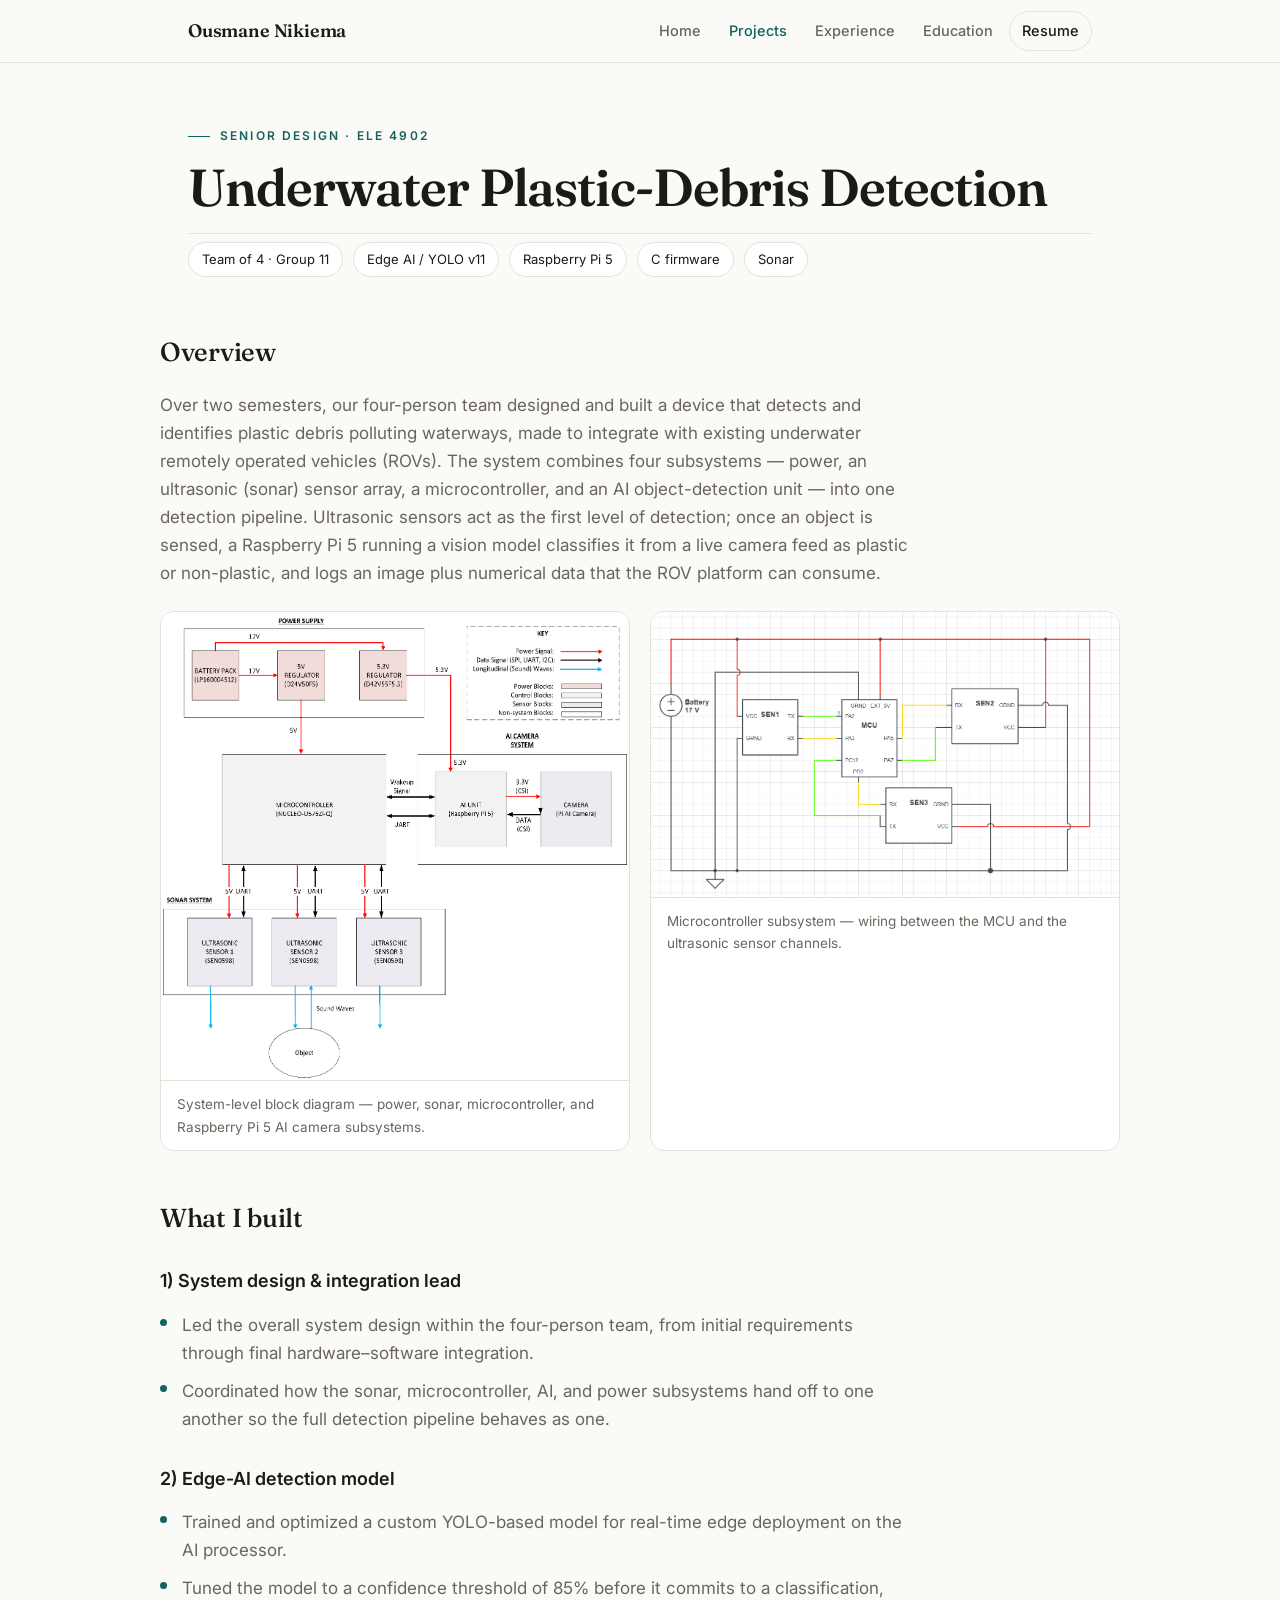
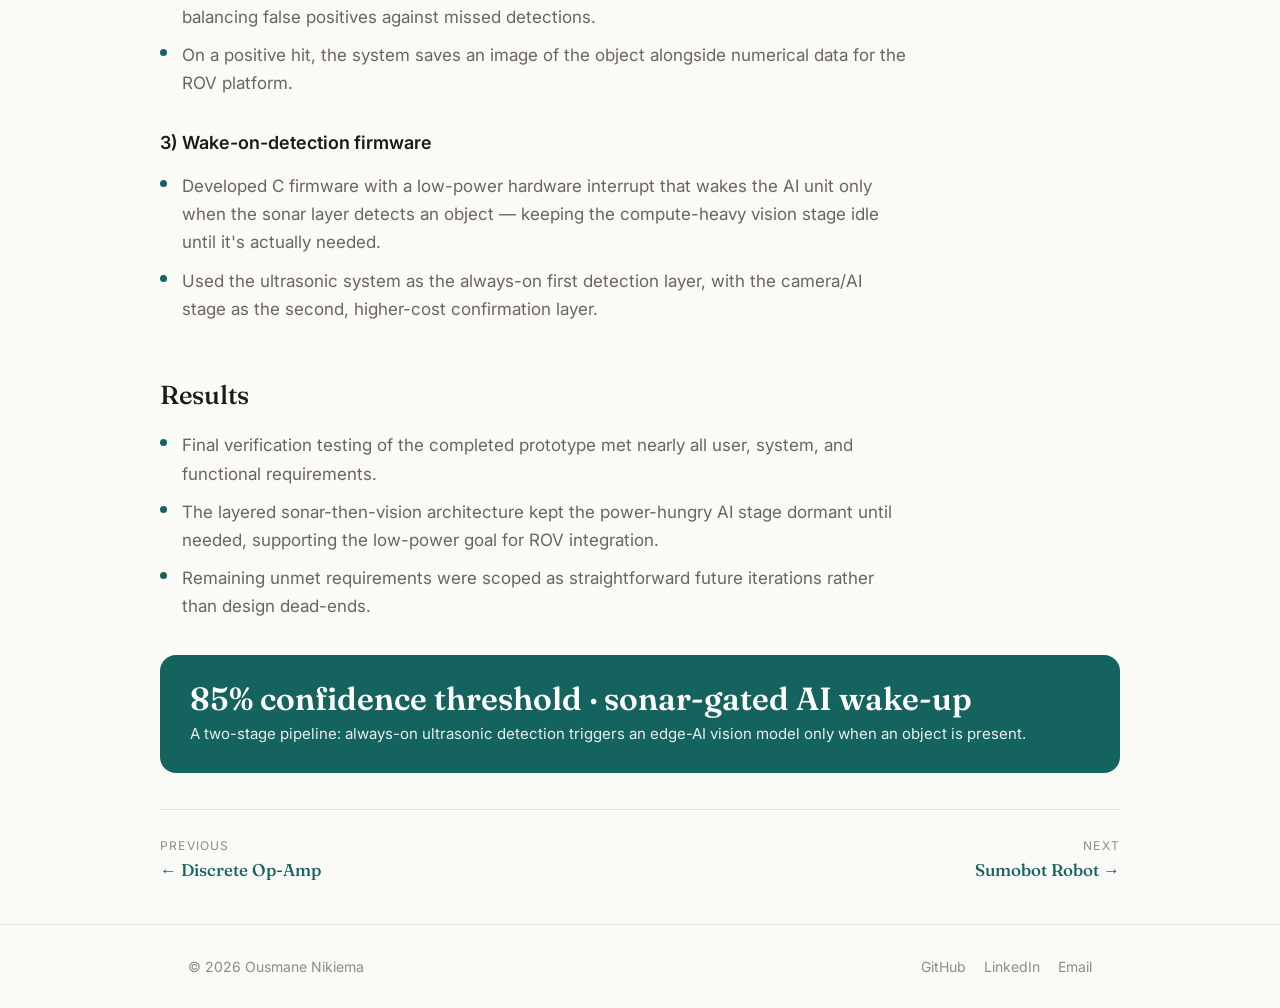
==== debris-detection.html @ 077c1083 "Add files via upload" ====
<!DOCTYPE html>
<html lang="en">
<head>
<meta charset="UTF-8" />
<meta name="viewport" content="width=device-width, initial-scale=1.0" />
<title>Underwater Plastic-Debris Detection | Ousmane Nikiema</title>
<meta name="description" content="Senior design project: a sonar-triggered, YOLO-powered underwater plastic-debris detection system for ROVs." />
<link rel="preconnect" href="https://fonts.googleapis.com" />
<link rel="preconnect" href="https://fonts.gstatic.com" crossorigin />
<link href="https://fonts.googleapis.com/css2?family=Fraunces:opsz,wght@9..144,400;9..144,500;9..144,600&family=Inter:wght@400;500;600&display=swap" rel="stylesheet" />
<link rel="stylesheet" href="styles.css" />
</head>
<body>

  <nav class="nav">
    <div class="wrap">
      <a class="brand" href="index.html">Ousmane Nikiema</a>
      <div class="links">
        <a href="index.html">Home</a>
        <a href="projects.html" class="active">Projects</a>
        <a href="work.html">Experience</a>
        <a href="education.html">Education</a>
        <a href="resume.pdf" class="cta" target="_blank" rel="noopener">Resume</a>
      </div>
    </div>
  </nav>

  <div class="page-head">
    <div class="wrap">
      <span class="eyebrow">Senior Design · ELE 4902</span>
      <h1>Underwater Plastic-Debris Detection</h1>
      <div class="rule"></div>
      <div class="meta-row">
        <span class="chip">Team of 4 · Group 11</span>
        <span class="chip">Edge AI / YOLO v11</span>
        <span class="chip">Raspberry Pi 5</span>
        <span class="chip">C firmware</span>
        <span class="chip">Sonar</span>
      </div>
    </div>
  </div>

  <div class="wrap detail">

    <h2>Overview</h2>
    <p>Over two semesters, our four-person team designed and built a device that detects and identifies plastic debris polluting waterways, made to integrate with existing underwater remotely operated vehicles (ROVs). The system combines four subsystems — power, an ultrasonic (sonar) sensor array, a microcontroller, and an AI object-detection unit — into one detection pipeline. Ultrasonic sensors act as the first level of detection; once an object is sensed, a Raspberry Pi 5 running a vision model classifies it from a live camera feed as plastic or non-plastic, and logs an image plus numerical data that the ROV platform can consume.</p>

    <figure class="figs">
      <div class="fig">
        <img src="images/debris-system.png" alt="System-level block diagram showing power, sonar, MCU, and AI camera subsystems" />
        <figcaption>System-level block diagram — power, sonar, microcontroller, and Raspberry Pi 5 AI camera subsystems.</figcaption>
      </div>
      <div class="fig">
        <img src="images/debris-wiring.png" alt="Microcontroller and sensor wiring schematic" />
        <figcaption>Microcontroller subsystem — wiring between the MCU and the ultrasonic sensor channels.</figcaption>
      </div>
    </figure>

    <h2>What I built</h2>

    <h3>1) System design &amp; integration lead</h3>
    <ul>
      <li>Led the overall system design within the four-person team, from initial requirements through final hardware–software integration.</li>
      <li>Coordinated how the sonar, microcontroller, AI, and power subsystems hand off to one another so the full detection pipeline behaves as one.</li>
    </ul>

    <h3>2) Edge-AI detection model</h3>
    <ul>
      <li>Trained and optimized a custom YOLO-based model for real-time edge deployment on the AI processor.</li>
      <li>Tuned the model to a confidence threshold of 85% before it commits to a classification, balancing false positives against missed detections.</li>
      <li>On a positive hit, the system saves an image of the object alongside numerical data for the ROV platform.</li>
    </ul>

    <h3>3) Wake-on-detection firmware</h3>
    <ul>
      <li>Developed C firmware with a low-power hardware interrupt that wakes the AI unit only when the sonar layer detects an object — keeping the compute-heavy vision stage idle until it's actually needed.</li>
      <li>Used the ultrasonic system as the always-on first detection layer, with the camera/AI stage as the second, higher-cost confirmation layer.</li>
    </ul>

    <h2>Results</h2>
    <ul>
      <li>Final verification testing of the completed prototype met nearly all user, system, and functional requirements.</li>
      <li>The layered sonar-then-vision architecture kept the power-hungry AI stage dormant until needed, supporting the low-power goal for ROV integration.</li>
      <li>Remaining unmet requirements were scoped as straightforward future iterations rather than design dead-ends.</li>
    </ul>

    <div class="highlight">
      <div class="n">85% confidence threshold · sonar-gated AI wake-up</div>
      <div class="l">A two-stage pipeline: always-on ultrasonic detection triggers an edge-AI vision model only when an object is present.</div>
    </div>

    <div class="prevnext">
      <a href="op-amp.html"><div class="k">Previous</div><b>← Discrete Op-Amp</b></a>
      <a href="sumobot.html" style="text-align:right;"><div class="k">Next</div><b>Sumobot Robot →</b></a>
    </div>

  </div>

  <footer>
    <div class="wrap">
      <span>© <span id="year"></span> Ousmane Nikiema</span>
      <span class="fl">
        <a href="https://github.com/yourusername" target="_blank" rel="noopener">GitHub</a>
        <a href="https://linkedin.com/in/ousmane-nikiema-398353217" target="_blank" rel="noopener">LinkedIn</a>
        <a href="mailto:nikiemao38@gmail.com">Email</a>
      </span>
    </div>
  </footer>
  <script>document.getElementById("year").textContent=new Date().getFullYear();</script>
</body>
</html>
---- styles.css ----
/* =========================================================
   Ousmane Nikiema — portfolio styles (shared across pages)
   ========================================================= */
:root{
  --bg:#FAFAF7; --ink:#1C1A17; --muted:#6B655C; --faint:#918B81;
  --hairline:#E4E1D9; --surface:#FFFFFF;
  --accent:#14635E; --accent-dk:#0C4A46; --accent-wash:#E7F0EE;
  --display:"Fraunces",Georgia,"Times New Roman",serif;
  --body:"Inter",-apple-system,BlinkMacSystemFont,"Segoe UI",sans-serif;
  --maxw:960px;
}
*{box-sizing:border-box;}
html{scroll-behavior:smooth;}
body{
  margin:0;background:var(--bg);color:var(--ink);font-family:var(--body);
  font-size:17px;line-height:1.65;-webkit-font-smoothing:antialiased;text-rendering:optimizeLegibility;
}
a{color:inherit;}
img{max-width:100%;display:block;}
.wrap{max-width:var(--maxw);margin:0 auto;padding:0 28px;}

/* ---------- nav ---------- */
.nav{
  position:sticky;top:0;z-index:50;background:rgba(250,250,247,.86);
  backdrop-filter:saturate(180%) blur(10px);border-bottom:1px solid var(--hairline);
}
.nav .wrap{display:flex;align-items:center;justify-content:space-between;gap:18px;height:62px;}
.nav .brand{font-family:var(--display);font-weight:600;font-size:18px;letter-spacing:-.01em;text-decoration:none;white-space:nowrap;}
.nav .links{display:flex;flex-wrap:wrap;gap:4px;align-items:center;}
.nav .links a{
  text-decoration:none;font-size:14.5px;font-weight:500;color:var(--muted);
  padding:7px 12px;border-radius:999px;transition:background .15s,color .15s;
}
.nav .links a:hover{color:var(--ink);background:rgba(20,99,94,.08);}
.nav .links a.active{color:var(--accent);}
.nav .links a.cta{border:1px solid var(--hairline);color:var(--ink);}
.nav .links a.cta:hover{background:var(--ink);color:var(--bg);}

/* ---------- shared section bits ---------- */
.eyebrow{
  font-size:12px;letter-spacing:.18em;text-transform:uppercase;color:var(--accent);
  font-weight:600;display:inline-flex;align-items:center;gap:10px;
}
.eyebrow::before{content:"";width:22px;height:1.5px;background:var(--accent);display:inline-block;}
h2.section-title{font-family:var(--display);font-weight:500;font-size:clamp(26px,4vw,34px);line-height:1.15;margin:14px 0 0;letter-spacing:-.01em;}
section{padding:60px 0;border-top:1px solid var(--hairline);}
.lead{color:var(--muted);max-width:62ch;font-size:18px;}

/* ---------- buttons ---------- */
.actions{display:flex;flex-wrap:wrap;gap:12px;}
.btn{
  text-decoration:none;font-weight:500;font-size:15px;padding:11px 20px;border-radius:999px;
  border:1px solid var(--ink);transition:background .18s,color .18s,border-color .18s;
  display:inline-flex;align-items:center;gap:8px;
}
.btn.primary{background:var(--ink);color:var(--bg);}
.btn.primary:hover{background:var(--accent);border-color:var(--accent);}
.btn.ghost:hover{background:var(--ink);color:var(--bg);}
.btn:focus-visible{outline:3px solid var(--accent-wash);outline-offset:2px;}

/* ---------- hero (home) ---------- */
header.hero{padding:clamp(54px,9vh,90px) 0 64px;}
.hero-top{display:flex;align-items:center;gap:26px;flex-wrap:wrap;}
.avatar{
  width:96px;height:96px;border-radius:50%;flex:none;overflow:hidden;
  background:var(--accent);color:#fff;display:flex;align-items:center;justify-content:center;
  font-family:var(--display);font-weight:600;font-size:36px;letter-spacing:.02em;
  box-shadow:0 8px 26px -12px rgba(20,99,94,.6);
}
.avatar img{width:100%;height:100%;object-fit:cover;}
.hero h1{font-family:var(--display);font-weight:600;font-size:clamp(38px,7vw,64px);line-height:1.02;letter-spacing:-.02em;margin:0;position:relative;display:inline-block;}
.hero h1 .stroke{position:absolute;left:0;right:0;bottom:-.1em;height:.14em;background:var(--accent);opacity:.85;transform-origin:left center;transform:scaleX(0);border-radius:2px;animation:draw .9s cubic-bezier(.7,0,.2,1) .35s forwards;}
@keyframes draw{to{transform:scaleX(1);}}
.hero .subtitle{color:var(--accent);font-weight:500;margin:14px 0 0;font-size:clamp(16px,2.2vw,19px);}
.hero .headline{font-size:clamp(20px,2.8vw,27px);font-family:var(--display);font-weight:400;line-height:1.35;max-width:24ch;margin:30px 0 0;letter-spacing:-.01em;}
.hero .headline em{font-style:normal;color:var(--accent);}
.hero .actions{margin-top:34px;}

/* stat chips */
.stats{display:flex;flex-wrap:wrap;gap:12px;margin-top:30px;}
.stat{
  border:1px solid var(--hairline);background:var(--surface);border-radius:12px;
  padding:14px 18px;min-width:120px;
}
.stat .n{font-family:var(--display);font-weight:600;font-size:22px;color:var(--accent);line-height:1;}
.stat .l{font-size:12.5px;color:var(--muted);margin-top:6px;letter-spacing:.02em;}

/* ---------- about / skills ---------- */
.about-grid{display:grid;grid-template-columns:1fr;gap:18px;margin-top:26px;}
.about-grid p{margin:0;max-width:66ch;font-size:18px;}
.skill-groups{display:grid;grid-template-columns:repeat(auto-fit,minmax(220px,1fr));gap:28px 24px;margin-top:30px;}
.skill-groups h4{font-size:12px;letter-spacing:.14em;text-transform:uppercase;color:var(--accent);margin:0 0 12px;font-weight:600;}
.skill-groups ul{list-style:none;margin:0;padding:0;}
.skill-groups li{padding:3px 0;color:var(--ink);font-size:15px;}

/* chips (coursework / skill tags) */
.chips{display:flex;flex-wrap:wrap;gap:8px;margin-top:20px;}
.chip{font-size:13px;color:var(--ink);background:var(--surface);border:1px solid var(--hairline);border-radius:999px;padding:6px 13px;}

/* ---------- explore cards (home) ---------- */
.explore{display:grid;grid-template-columns:repeat(3,1fr);gap:18px;margin-top:30px;}
.xcard{
  display:flex;flex-direction:column;gap:8px;text-decoration:none;color:inherit;
  background:var(--surface);border:1px solid var(--hairline);border-radius:14px;padding:24px;
  transition:transform .2s,box-shadow .2s,border-color .2s;
}
.xcard:hover{transform:translateY(-3px);box-shadow:0 14px 34px -18px rgba(28,26,23,.28);border-color:var(--ink);}
.xcard .k{font-size:12px;letter-spacing:.12em;text-transform:uppercase;color:var(--faint);font-weight:600;}
.xcard h3{font-family:var(--display);font-weight:500;font-size:21px;margin:2px 0 0;}
.xcard p{color:var(--muted);font-size:15px;margin:4px 0 0;}
.xcard .go{margin-top:auto;color:var(--accent);font-weight:600;font-size:14px;padding-top:10px;}

/* downloads */
.downloads{display:grid;grid-template-columns:repeat(2,1fr);gap:16px;margin-top:30px;}
.dl{display:flex;flex-direction:column;gap:4px;text-decoration:none;color:inherit;border:1px solid var(--hairline);background:var(--surface);border-radius:14px;padding:22px 24px;transition:border-color .2s,transform .2s;}
.dl:hover{border-color:var(--ink);transform:translateY(-2px);}
.dl b{font-family:var(--display);font-weight:500;font-size:18px;}
.dl span{color:var(--muted);font-size:14px;}

/* ---------- inner page header ---------- */
.page-head{padding:54px 0 0;}
.page-head h1{font-family:var(--display);font-weight:600;font-size:clamp(34px,6vw,52px);letter-spacing:-.02em;margin:14px 0 18px;line-height:1.05;}
.page-head .rule{height:1px;background:var(--hairline);margin-bottom:8px;}

/* ---------- project gallery ---------- */
.gallery{display:grid;grid-template-columns:repeat(2,1fr);gap:22px;padding:40px 0 64px;}
.gcard{display:flex;flex-direction:column;text-decoration:none;color:inherit;background:var(--surface);border:1px solid var(--hairline);border-radius:16px;overflow:hidden;transition:transform .2s,box-shadow .2s,border-color .2s;}
.gcard:hover{transform:translateY(-4px);box-shadow:0 18px 40px -20px rgba(28,26,23,.32);border-color:var(--ink);}
.gcard .thumb{aspect-ratio:16/10;background:var(--accent-wash);overflow:hidden;border-bottom:1px solid var(--hairline);}
.gcard .thumb img{width:100%;height:100%;object-fit:cover;}
.gcard .body{padding:22px 24px 26px;}
.gcard .k{font-size:11.5px;letter-spacing:.12em;text-transform:uppercase;color:var(--accent);font-weight:600;}
.gcard h3{font-family:var(--display);font-weight:500;font-size:22px;margin:8px 0 6px;line-height:1.18;}
.gcard p{color:var(--muted);font-size:15px;margin:0;}

/* ---------- project detail ---------- */
.detail{padding:8px 0 40px;}
.detail h2{font-family:var(--display);font-weight:500;font-size:26px;margin:46px 0 10px;letter-spacing:-.01em;}
.detail h3{font-size:18px;font-weight:600;margin:26px 0 6px;color:var(--ink);}
.detail p{color:var(--muted);max-width:68ch;}
.detail ul{margin:10px 0;padding-left:0;list-style:none;max-width:68ch;}
.detail ul li{position:relative;padding:5px 0 5px 22px;color:var(--muted);}
.detail ul li::before{content:"";position:absolute;left:0;top:13px;width:7px;height:7px;border-radius:50%;background:var(--accent);}
.meta-row{display:flex;flex-wrap:wrap;gap:10px;margin:6px 0 0;}
.figs{display:grid;grid-template-columns:repeat(auto-fit,minmax(280px,1fr));gap:20px;margin:24px 0;}
.fig{border:1px solid var(--hairline);border-radius:14px;overflow:hidden;background:var(--surface);}
.fig img{width:100%;background:#fff;}
.fig figcaption{font-size:13.5px;color:var(--muted);padding:12px 16px;border-top:1px solid var(--hairline);}
.highlight{background:var(--accent);color:#fff;border-radius:16px;padding:26px 30px;margin:30px 0 8px;}
.highlight .n{font-family:var(--display);font-weight:600;font-size:clamp(24px,4vw,32px);line-height:1.1;}
.highlight .l{opacity:.9;margin-top:6px;font-size:15px;}
.prevnext{display:flex;justify-content:space-between;gap:16px;flex-wrap:wrap;border-top:1px solid var(--hairline);padding:26px 0 0;margin-top:36px;}
.prevnext a{text-decoration:none;color:inherit;font-size:14px;}
.prevnext .k{color:var(--faint);font-size:12px;letter-spacing:.1em;text-transform:uppercase;}
.prevnext b{font-family:var(--display);font-weight:500;color:var(--accent);font-size:17px;}

/* ---------- work / experience ---------- */
.work-block{padding-top:8px;}
.role{padding:28px 0;border-top:1px solid var(--hairline);}
.role:first-of-type{border-top:none;}
.role .head{display:flex;justify-content:space-between;gap:14px;flex-wrap:wrap;align-items:baseline;}
.role h3{font-family:var(--display);font-weight:500;font-size:21px;margin:0;letter-spacing:-.01em;}
.role .when{color:var(--faint);font-size:13.5px;white-space:nowrap;font-variant-numeric:tabular-nums;}
.role .org{color:var(--accent);font-weight:500;margin:3px 0 0;font-size:15px;}
.role ul{list-style:none;margin:12px 0 0;padding:0;max-width:70ch;}
.role ul li{position:relative;padding:5px 0 5px 22px;color:var(--muted);}
.role ul li::before{content:"";position:absolute;left:0;top:13px;width:7px;height:7px;border-radius:50%;background:var(--accent);}
.subhead{font-size:12px;letter-spacing:.16em;text-transform:uppercase;color:var(--faint);font-weight:600;margin:48px 0 4px;}

/* ---------- education ---------- */
.edu .role .note{color:var(--muted);margin:8px 0 0;}
.awards{list-style:none;margin:18px 0 0;padding:0;max-width:72ch;}
.awards li{position:relative;padding:8px 0 8px 22px;border-bottom:1px solid var(--hairline);color:var(--ink);font-size:15.5px;}
.awards li:last-child{border-bottom:none;}
.awards li::before{content:"—";position:absolute;left:0;color:var(--accent);}
.awards b{font-weight:600;}

/* ---------- contact / footer ---------- */
.contact h2{margin-bottom:10px;}
.contact p{color:var(--muted);max-width:52ch;margin:0 0 26px;}
footer{border-top:1px solid var(--hairline);padding:30px 0;color:var(--faint);font-size:14px;}
footer .wrap{display:flex;justify-content:space-between;flex-wrap:wrap;gap:12px;align-items:center;}
footer a{color:var(--faint);text-decoration:none;}
footer a:hover{color:var(--accent);}
footer .fl{display:flex;gap:18px;}

/* ---------- responsive ---------- */
@media(max-width:760px){
  .explore{grid-template-columns:1fr;}
  .downloads{grid-template-columns:1fr;}
  .gallery{grid-template-columns:1fr;}
  section{padding:48px 0;}
  .nav .brand{font-size:16px;}
  .nav .links a{padding:6px 9px;font-size:13.5px;}
}
@media(prefers-reduced-motion:reduce){
  html{scroll-behavior:auto;}
  .hero h1 .stroke{animation:none;transform:scaleX(1);}
  .xcard,.gcard,.dl{transition:none;}
}
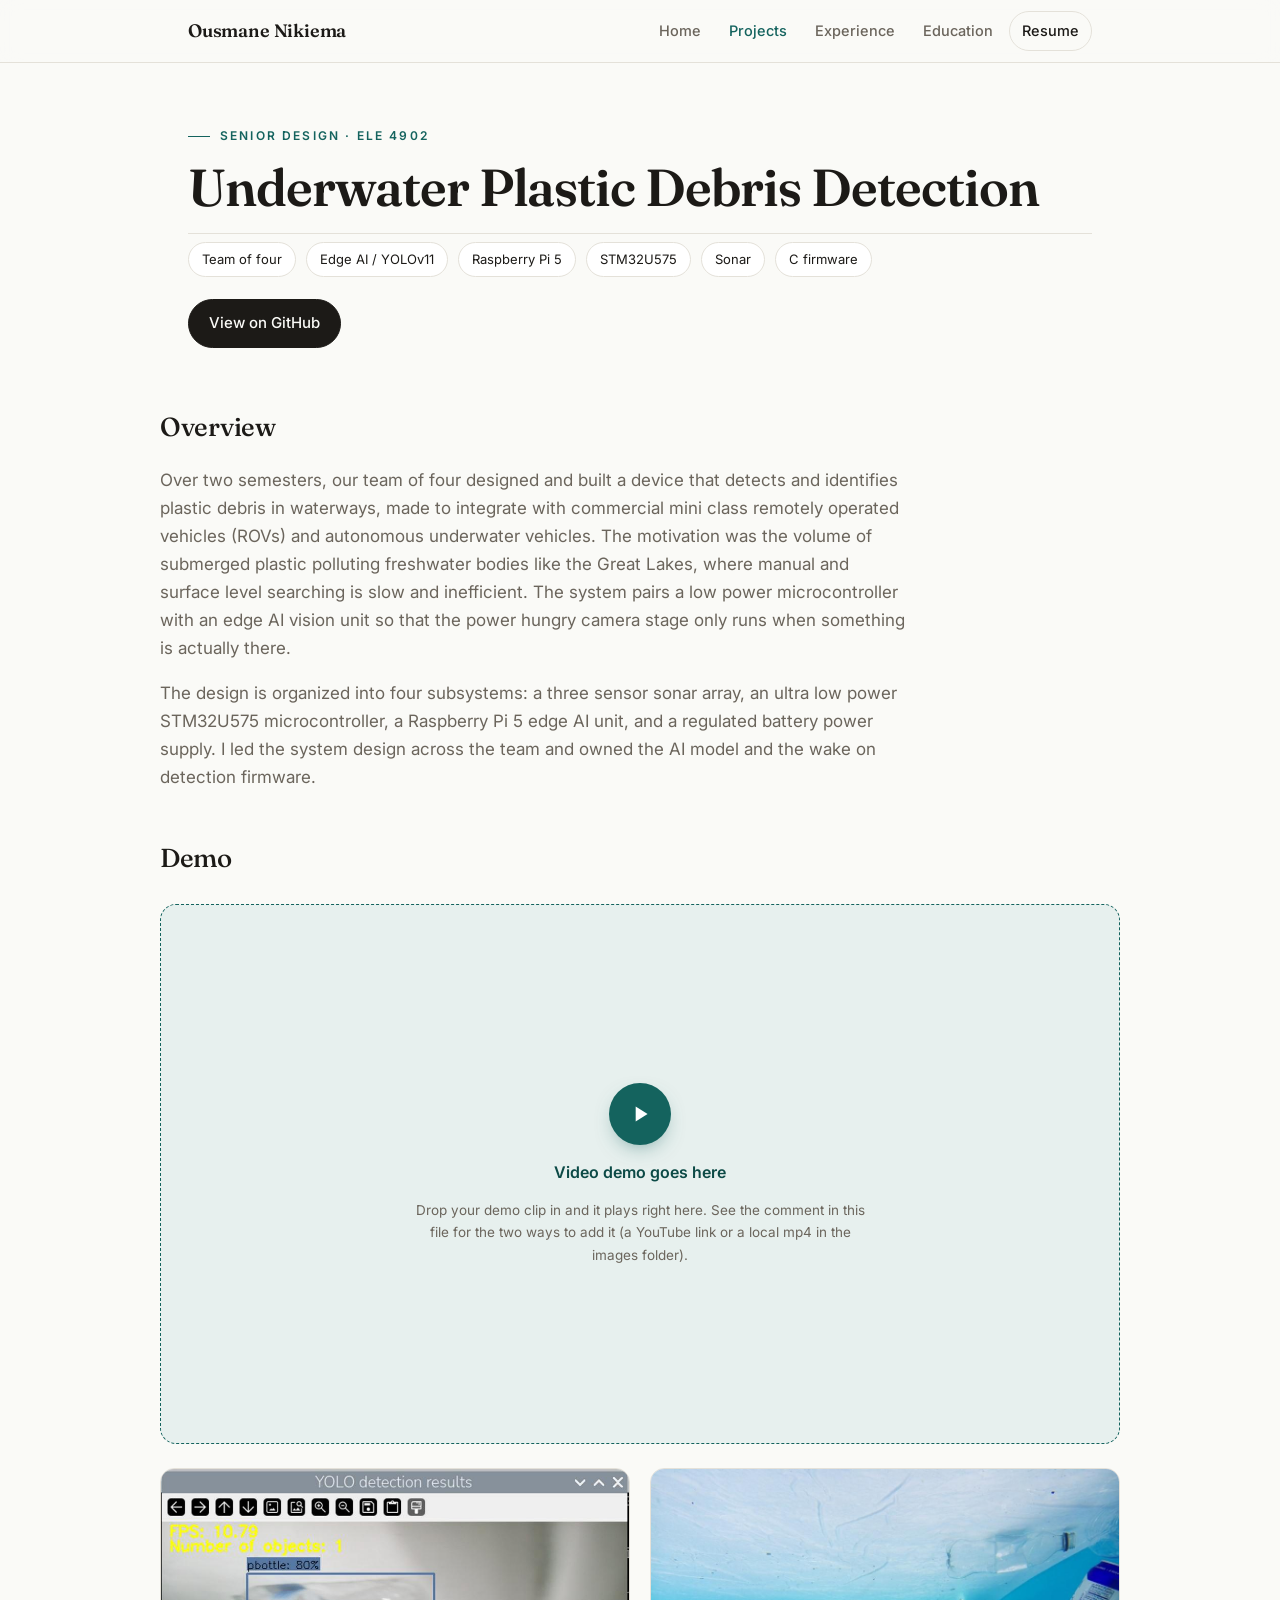
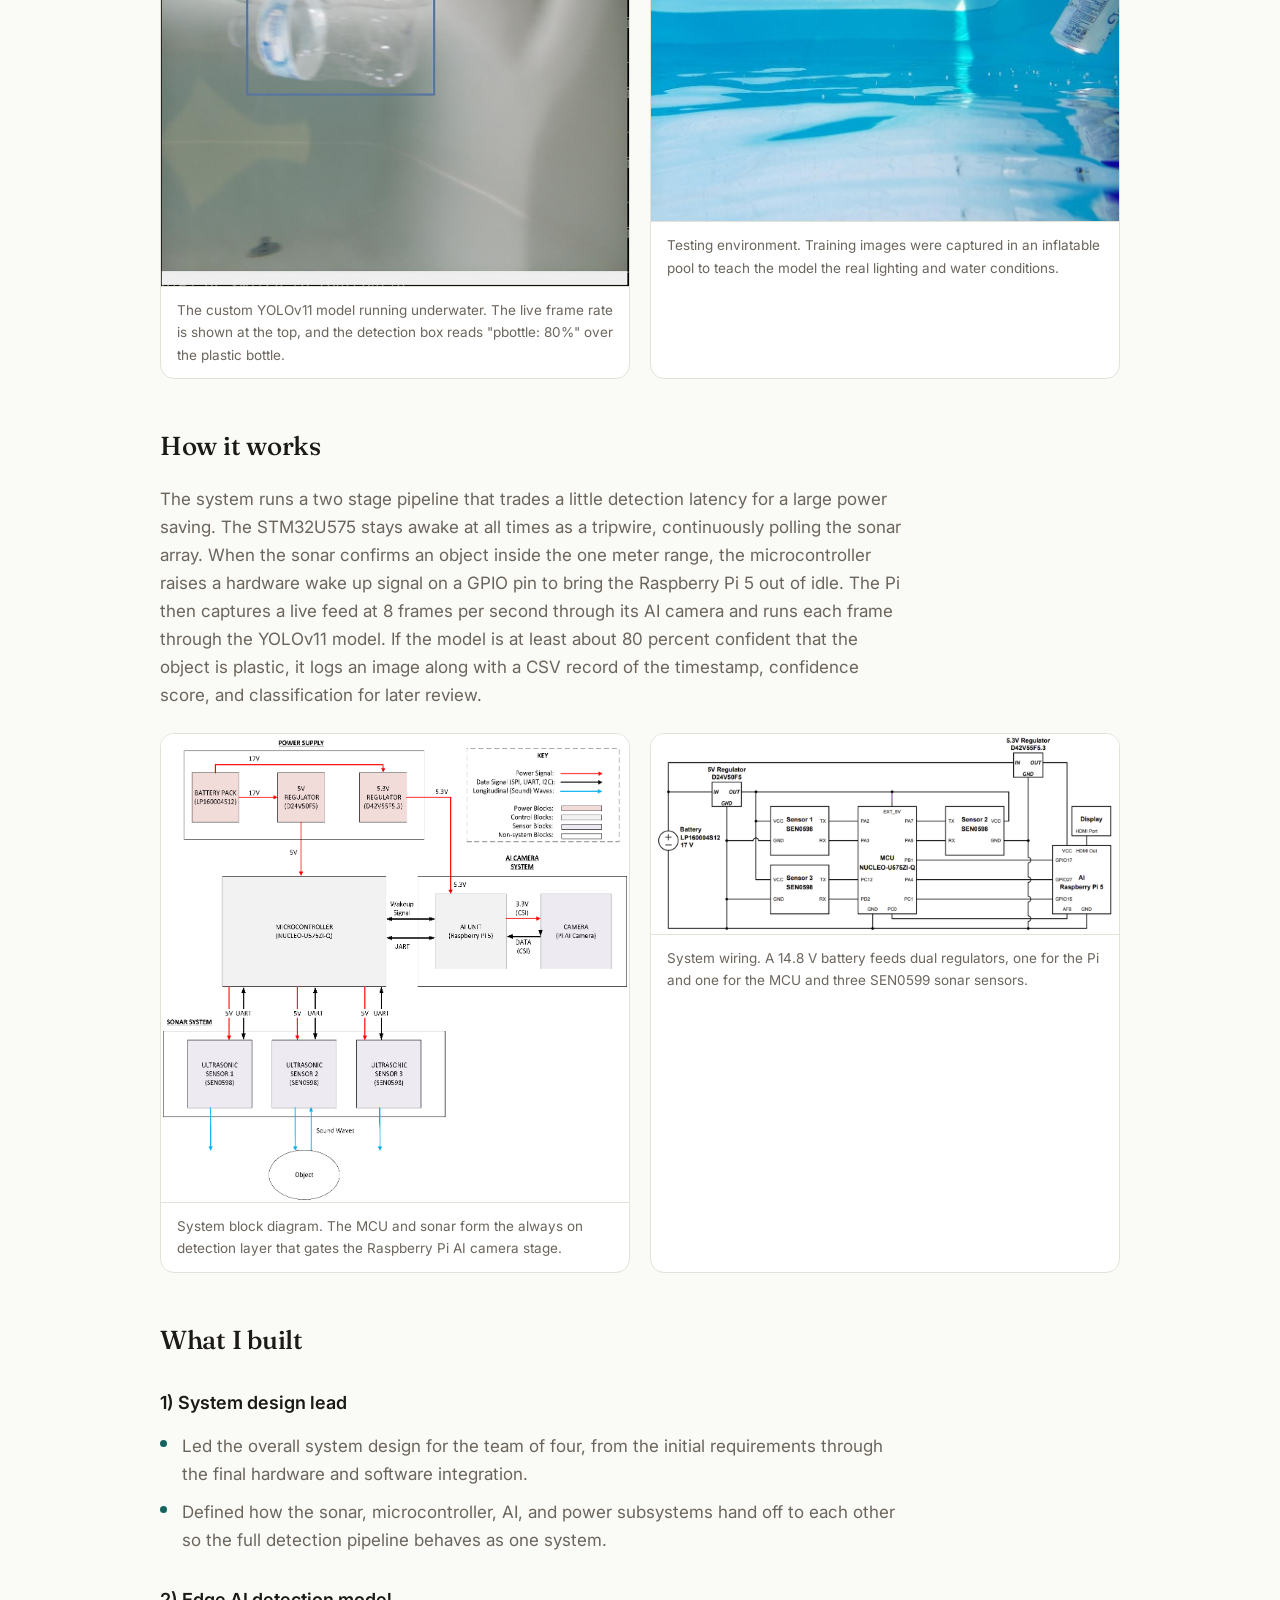
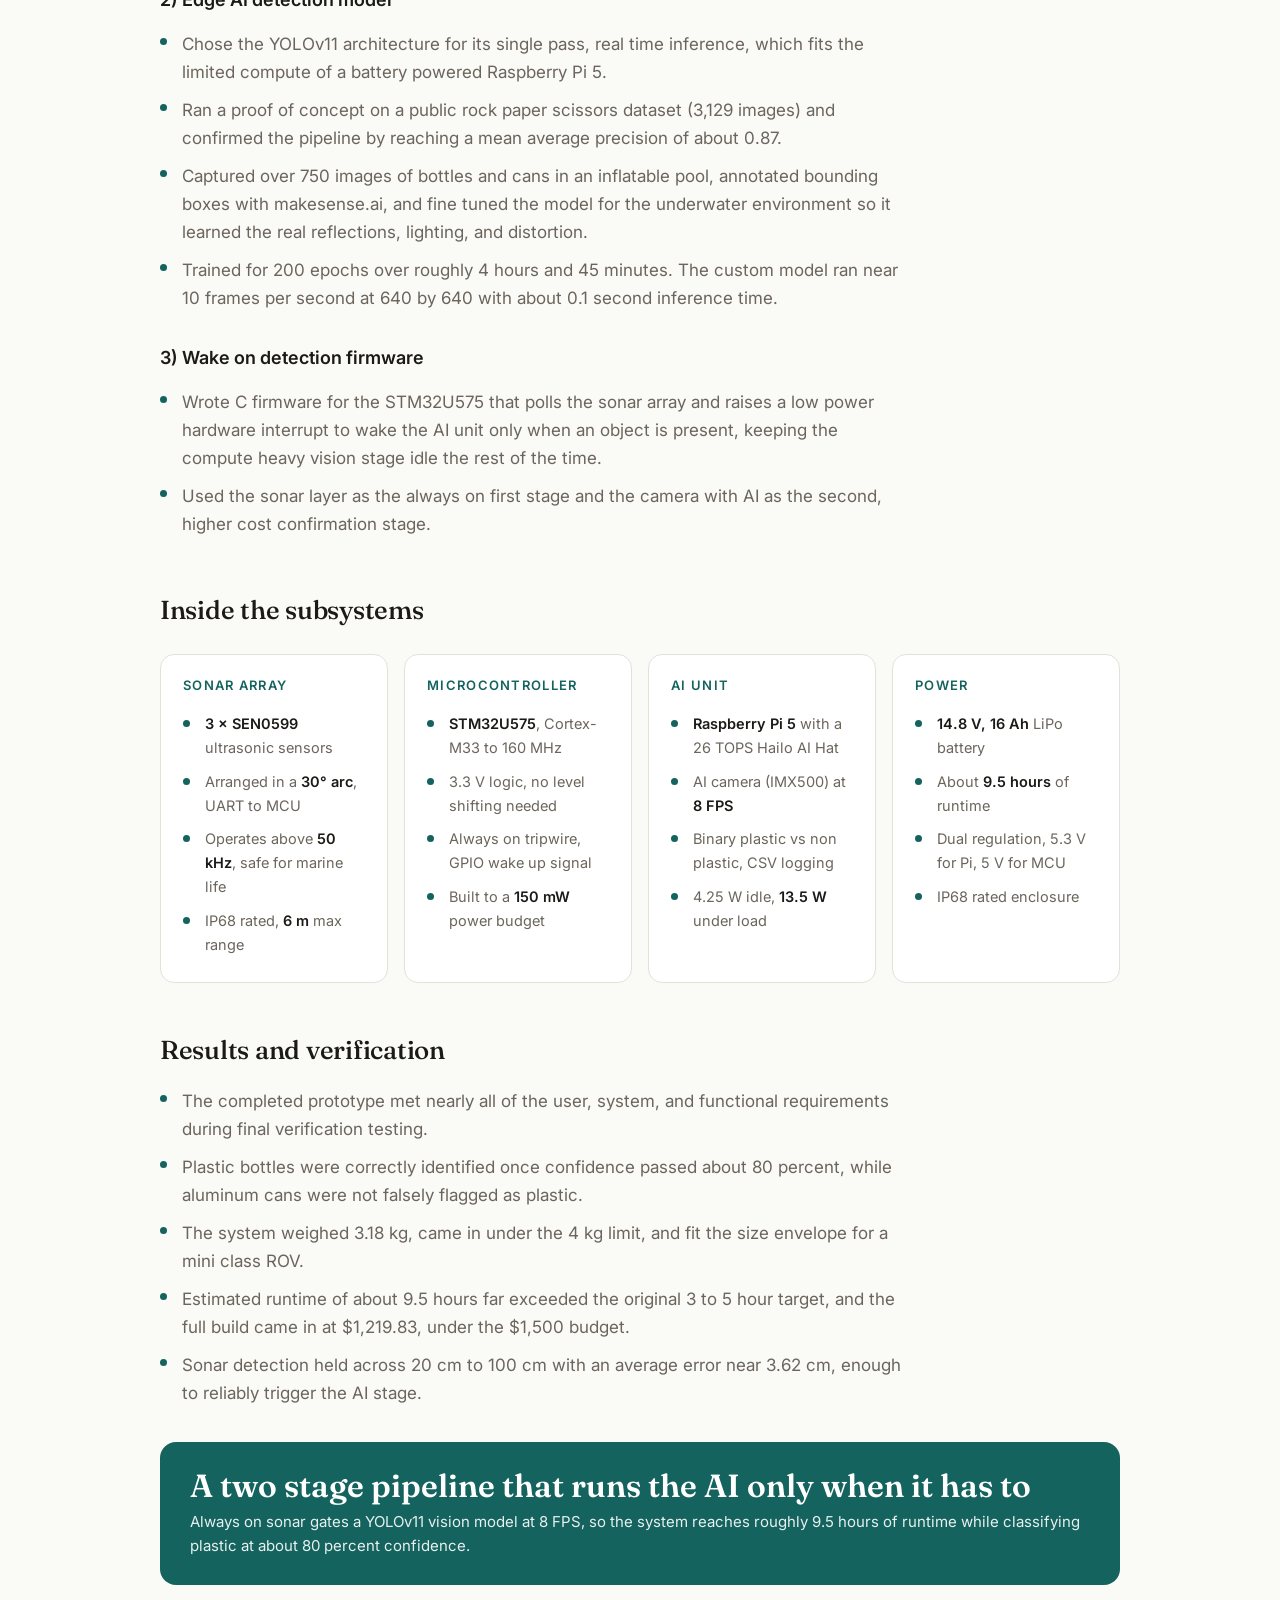
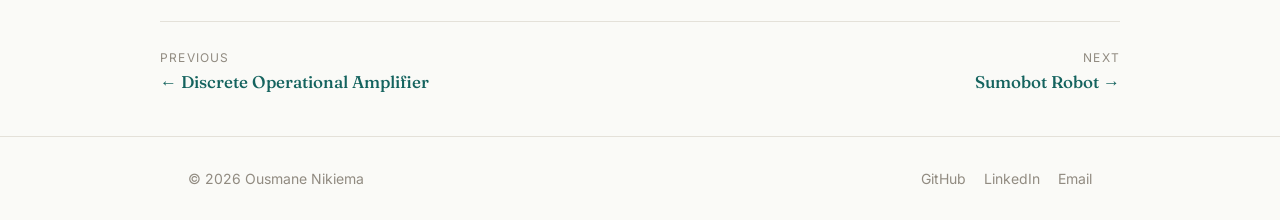
==== commit 601ee22e: "Add files via upload" ====
--- a/debris-detection.html
+++ b/debris-detection.html
@@ -3,8 +3,8 @@
 <head>
 <meta charset="UTF-8" />
 <meta name="viewport" content="width=device-width, initial-scale=1.0" />
-<title>Underwater Plastic-Debris Detection | Ousmane Nikiema</title>
-<meta name="description" content="Senior design project: a sonar-triggered, YOLO-powered underwater plastic-debris detection system for ROVs." />
+<title>Underwater Plastic Debris Detection | Ousmane Nikiema</title>
+<meta name="description" content="Senior design: a sonar triggered, YOLOv11 powered underwater plastic debris detection system for ROVs, built around an STM32U575 and a Raspberry Pi 5." />
 <link rel="preconnect" href="https://fonts.googleapis.com" />
 <link rel="preconnect" href="https://fonts.gstatic.com" crossorigin />
 <link href="https://fonts.googleapis.com/css2?family=Fraunces:opsz,wght@9..144,400;9..144,500;9..144,600&family=Inter:wght@400;500;600&display=swap" rel="stylesheet" />
@@ -28,14 +28,18 @@
   <div class="page-head">
     <div class="wrap">
       <span class="eyebrow">Senior Design · ELE 4902</span>
-      <h1>Underwater Plastic-Debris Detection</h1>
+      <h1>Underwater Plastic Debris Detection</h1>
       <div class="rule"></div>
       <div class="meta-row">
-        <span class="chip">Team of 4 · Group 11</span>
-        <span class="chip">Edge AI / YOLO v11</span>
+        <span class="chip">Team of four</span>
+        <span class="chip">Edge AI / YOLOv11</span>
         <span class="chip">Raspberry Pi 5</span>
+        <span class="chip">STM32U575</span>
+        <span class="chip">Sonar</span>
         <span class="chip">C firmware</span>
-        <span class="chip">Sonar</span>
+      </div>
+      <div class="proj-actions">
+        <a class="btn primary" href="https://github.com/ousmanezz/Underwater-Object-Detection" target="_blank" rel="noopener">View on GitHub</a>
       </div>
     </div>
   </div>
@@ -43,54 +47,129 @@
   <div class="wrap detail">
 
     <h2>Overview</h2>
-    <p>Over two semesters, our four-person team designed and built a device that detects and identifies plastic debris polluting waterways, made to integrate with existing underwater remotely operated vehicles (ROVs). The system combines four subsystems — power, an ultrasonic (sonar) sensor array, a microcontroller, and an AI object-detection unit — into one detection pipeline. Ultrasonic sensors act as the first level of detection; once an object is sensed, a Raspberry Pi 5 running a vision model classifies it from a live camera feed as plastic or non-plastic, and logs an image plus numerical data that the ROV platform can consume.</p>
+    <p>Over two semesters, our team of four designed and built a device that detects and identifies plastic debris in waterways, made to integrate with commercial mini class remotely operated vehicles (ROVs) and autonomous underwater vehicles. The motivation was the volume of submerged plastic polluting freshwater bodies like the Great Lakes, where manual and surface level searching is slow and inefficient. The system pairs a low power microcontroller with an edge AI vision unit so that the power hungry camera stage only runs when something is actually there.</p>
+    <p>The design is organized into four subsystems: a three sensor sonar array, an ultra low power STM32U575 microcontroller, a Raspberry Pi 5 edge AI unit, and a regulated battery power supply. I led the system design across the team and owned the AI model and the wake on detection firmware.</p>
+
+    <!-- ============ VIDEO DEMO ============ -->
+    <h2>Demo</h2>
+    <!-- TO ADD YOUR VIDEO: replace this whole .video-ph block with either
+         (A) a hosted video, e.g. YouTube:
+         <div class="fig"><iframe width="100%" height="460" src="https://www.youtube.com/embed/VIDEO_ID"
+              title="Underwater detection demo" frameborder="0" allowfullscreen></iframe></div>
+         or (B) a local file you add to the images/ folder:
+         <video controls width="100%" style="border-radius:16px" poster="images/debris-detection.png">
+              <source src="images/debris-demo.mp4" type="video/mp4"></video>  -->
+    <div class="video-ph">
+      <span class="play" aria-hidden="true">
+        <svg width="26" height="26" viewBox="0 0 24 24" fill="currentColor"><path d="M8 5v14l11-7z"/></svg>
+      </span>
+      <span class="cap">Video demo goes here</span>
+      <p>Drop your demo clip in and it plays right here. See the comment in this file for the two ways to add it (a YouTube link or a local mp4 in the images folder).</p>
+    </div>
 
     <figure class="figs">
       <div class="fig">
-        <img src="images/debris-system.png" alt="System-level block diagram showing power, sonar, MCU, and AI camera subsystems" />
-        <figcaption>System-level block diagram — power, sonar, microcontroller, and Raspberry Pi 5 AI camera subsystems.</figcaption>
+        <img src="images/debris-detection.png" alt="YOLOv11 model detecting a plastic bottle underwater with an 80 percent confidence box" />
+        <figcaption>The custom YOLOv11 model running underwater. The live frame rate is shown at the top, and the detection box reads "pbottle: 80%" over the plastic bottle.</figcaption>
       </div>
       <div class="fig">
-        <img src="images/debris-wiring.png" alt="Microcontroller and sensor wiring schematic" />
-        <figcaption>Microcontroller subsystem — wiring between the MCU and the ultrasonic sensor channels.</figcaption>
+        <img src="images/debris-pool.jpg" alt="Underwater testing in an inflatable pool" />
+        <figcaption>Testing environment. Training images were captured in an inflatable pool to teach the model the real lighting and water conditions.</figcaption>
+      </div>
+    </figure>
+
+    <h2>How it works</h2>
+    <p>The system runs a two stage pipeline that trades a little detection latency for a large power saving. The STM32U575 stays awake at all times as a tripwire, continuously polling the sonar array. When the sonar confirms an object inside the one meter range, the microcontroller raises a hardware wake up signal on a GPIO pin to bring the Raspberry Pi 5 out of idle. The Pi then captures a live feed at 8 frames per second through its AI camera and runs each frame through the YOLOv11 model. If the model is at least about 80 percent confident that the object is plastic, it logs an image along with a CSV record of the timestamp, confidence score, and classification for later review.</p>
+
+    <figure class="figs">
+      <div class="fig">
+        <img src="images/debris-system.png" alt="System level block diagram of the four subsystems" />
+        <figcaption>System block diagram. The MCU and sonar form the always on detection layer that gates the Raspberry Pi AI camera stage.</figcaption>
+      </div>
+      <div class="fig">
+        <img src="images/debris-schematic.png" alt="System wiring schematic with battery, regulators, MCU, three sensors, and Raspberry Pi" />
+        <figcaption>System wiring. A 14.8 V battery feeds dual regulators, one for the Pi and one for the MCU and three SEN0599 sonar sensors.</figcaption>
       </div>
     </figure>
 
     <h2>What I built</h2>
 
-    <h3>1) System design &amp; integration lead</h3>
+    <h3>1) System design lead</h3>
     <ul>
-      <li>Led the overall system design within the four-person team, from initial requirements through final hardware–software integration.</li>
-      <li>Coordinated how the sonar, microcontroller, AI, and power subsystems hand off to one another so the full detection pipeline behaves as one.</li>
+      <li>Led the overall system design for the team of four, from the initial requirements through the final hardware and software integration.</li>
+      <li>Defined how the sonar, microcontroller, AI, and power subsystems hand off to each other so the full detection pipeline behaves as one system.</li>
     </ul>
 
-    <h3>2) Edge-AI detection model</h3>
+    <h3>2) Edge AI detection model</h3>
     <ul>
-      <li>Trained and optimized a custom YOLO-based model for real-time edge deployment on the AI processor.</li>
-      <li>Tuned the model to a confidence threshold of 85% before it commits to a classification, balancing false positives against missed detections.</li>
-      <li>On a positive hit, the system saves an image of the object alongside numerical data for the ROV platform.</li>
+      <li>Chose the YOLOv11 architecture for its single pass, real time inference, which fits the limited compute of a battery powered Raspberry Pi 5.</li>
+      <li>Ran a proof of concept on a public rock paper scissors dataset (3,129 images) and confirmed the pipeline by reaching a mean average precision of about 0.87.</li>
+      <li>Captured over 750 images of bottles and cans in an inflatable pool, annotated bounding boxes with makesense.ai, and fine tuned the model for the underwater environment so it learned the real reflections, lighting, and distortion.</li>
+      <li>Trained for 200 epochs over roughly 4 hours and 45 minutes. The custom model ran near 10 frames per second at 640 by 640 with about 0.1 second inference time.</li>
     </ul>
 
-    <h3>3) Wake-on-detection firmware</h3>
+    <h3>3) Wake on detection firmware</h3>
     <ul>
-      <li>Developed C firmware with a low-power hardware interrupt that wakes the AI unit only when the sonar layer detects an object — keeping the compute-heavy vision stage idle until it's actually needed.</li>
-      <li>Used the ultrasonic system as the always-on first detection layer, with the camera/AI stage as the second, higher-cost confirmation layer.</li>
+      <li>Wrote C firmware for the STM32U575 that polls the sonar array and raises a low power hardware interrupt to wake the AI unit only when an object is present, keeping the compute heavy vision stage idle the rest of the time.</li>
+      <li>Used the sonar layer as the always on first stage and the camera with AI as the second, higher cost confirmation stage.</li>
     </ul>
 
-    <h2>Results</h2>
+    <h2>Inside the subsystems</h2>
+    <div class="specs">
+      <div class="spec-card">
+        <h4>Sonar array</h4>
+        <ul>
+          <li><b>3 &times; SEN0599</b> ultrasonic sensors</li>
+          <li>Arranged in a <b>30&deg; arc</b>, UART to MCU</li>
+          <li>Operates above <b>50 kHz</b>, safe for marine life</li>
+          <li>IP68 rated, <b>6 m</b> max range</li>
+        </ul>
+      </div>
+      <div class="spec-card">
+        <h4>Microcontroller</h4>
+        <ul>
+          <li><b>STM32U575</b>, Cortex-M33 to 160 MHz</li>
+          <li>3.3 V logic, no level shifting needed</li>
+          <li>Always on tripwire, GPIO wake up signal</li>
+          <li>Built to a <b>150 mW</b> power budget</li>
+        </ul>
+      </div>
+      <div class="spec-card">
+        <h4>AI unit</h4>
+        <ul>
+          <li><b>Raspberry Pi 5</b> with a 26 TOPS Hailo AI Hat</li>
+          <li>AI camera (IMX500) at <b>8 FPS</b></li>
+          <li>Binary plastic vs non plastic, CSV logging</li>
+          <li>4.25 W idle, <b>13.5 W</b> under load</li>
+        </ul>
+      </div>
+      <div class="spec-card">
+        <h4>Power</h4>
+        <ul>
+          <li><b>14.8 V, 16 Ah</b> LiPo battery</li>
+          <li>About <b>9.5 hours</b> of runtime</li>
+          <li>Dual regulation, 5.3 V for Pi, 5 V for MCU</li>
+          <li>IP68 rated enclosure</li>
+        </ul>
+      </div>
+    </div>
+
+    <h2>Results and verification</h2>
     <ul>
-      <li>Final verification testing of the completed prototype met nearly all user, system, and functional requirements.</li>
-      <li>The layered sonar-then-vision architecture kept the power-hungry AI stage dormant until needed, supporting the low-power goal for ROV integration.</li>
-      <li>Remaining unmet requirements were scoped as straightforward future iterations rather than design dead-ends.</li>
+      <li>The completed prototype met nearly all of the user, system, and functional requirements during final verification testing.</li>
+      <li>Plastic bottles were correctly identified once confidence passed about 80 percent, while aluminum cans were not falsely flagged as plastic.</li>
+      <li>The system weighed 3.18 kg, came in under the 4 kg limit, and fit the size envelope for a mini class ROV.</li>
+      <li>Estimated runtime of about 9.5 hours far exceeded the original 3 to 5 hour target, and the full build came in at $1,219.83, under the $1,500 budget.</li>
+      <li>Sonar detection held across 20 cm to 100 cm with an average error near 3.62 cm, enough to reliably trigger the AI stage.</li>
     </ul>
 
     <div class="highlight">
-      <div class="n">85% confidence threshold · sonar-gated AI wake-up</div>
-      <div class="l">A two-stage pipeline: always-on ultrasonic detection triggers an edge-AI vision model only when an object is present.</div>
+      <div class="n">A two stage pipeline that runs the AI only when it has to</div>
+      <div class="l">Always on sonar gates a YOLOv11 vision model at 8 FPS, so the system reaches roughly 9.5 hours of runtime while classifying plastic at about 80 percent confidence.</div>
     </div>
 
     <div class="prevnext">
-      <a href="op-amp.html"><div class="k">Previous</div><b>← Discrete Op-Amp</b></a>
+      <a href="op-amp.html"><div class="k">Previous</div><b>← Discrete Operational Amplifier</b></a>
       <a href="sumobot.html" style="text-align:right;"><div class="k">Next</div><b>Sumobot Robot →</b></a>
     </div>
 
@@ -100,7 +179,7 @@
     <div class="wrap">
       <span>© <span id="year"></span> Ousmane Nikiema</span>
       <span class="fl">
-        <a href="https://github.com/yourusername" target="_blank" rel="noopener">GitHub</a>
+        <a href="https://github.com/ousmanezz" target="_blank" rel="noopener">GitHub</a>
         <a href="https://linkedin.com/in/ousmane-nikiema-398353217" target="_blank" rel="noopener">LinkedIn</a>
         <a href="mailto:nikiemao38@gmail.com">Email</a>
       </span>
--- a/styles.css
+++ b/styles.css
@@ -198,3 +198,19 @@
   .hero h1 .stroke{animation:none;transform:scaleX(1);}
   .xcard,.gcard,.dl{transition:none;}
 }
+
+/* ---------- project actions + video placeholder + spec grid ---------- */
+.proj-actions{display:flex;gap:12px;flex-wrap:wrap;margin:22px 0 4px;}
+.video-ph{position:relative;border:1px dashed var(--accent);border-radius:16px;background:var(--accent-wash);
+  aspect-ratio:16/9;display:flex;align-items:center;justify-content:center;flex-direction:column;gap:14px;
+  margin:24px 0;text-align:center;padding:24px;}
+.video-ph .play{width:62px;height:62px;border-radius:50%;background:var(--accent);color:#fff;
+  display:flex;align-items:center;justify-content:center;box-shadow:0 8px 22px -10px rgba(20,99,94,.7);}
+.video-ph .cap{font-weight:600;color:var(--accent-dk);font-size:16px;}
+.video-ph p{margin:0;font-size:13.5px;color:var(--muted);max-width:52ch;}
+.specs{display:grid;grid-template-columns:repeat(auto-fit,minmax(220px,1fr));gap:16px;margin:22px 0 6px;}
+.spec-card{border:1px solid var(--hairline);background:var(--surface);border-radius:14px;padding:20px 22px;}
+.spec-card h4{margin:0 0 10px;font-size:13px;letter-spacing:.1em;text-transform:uppercase;color:var(--accent);font-weight:600;}
+.spec-card ul{list-style:none;margin:0;padding:0;}
+.spec-card li{padding:4px 0;color:var(--muted);font-size:14.5px;}
+.spec-card li b{color:var(--ink);font-weight:600;}
